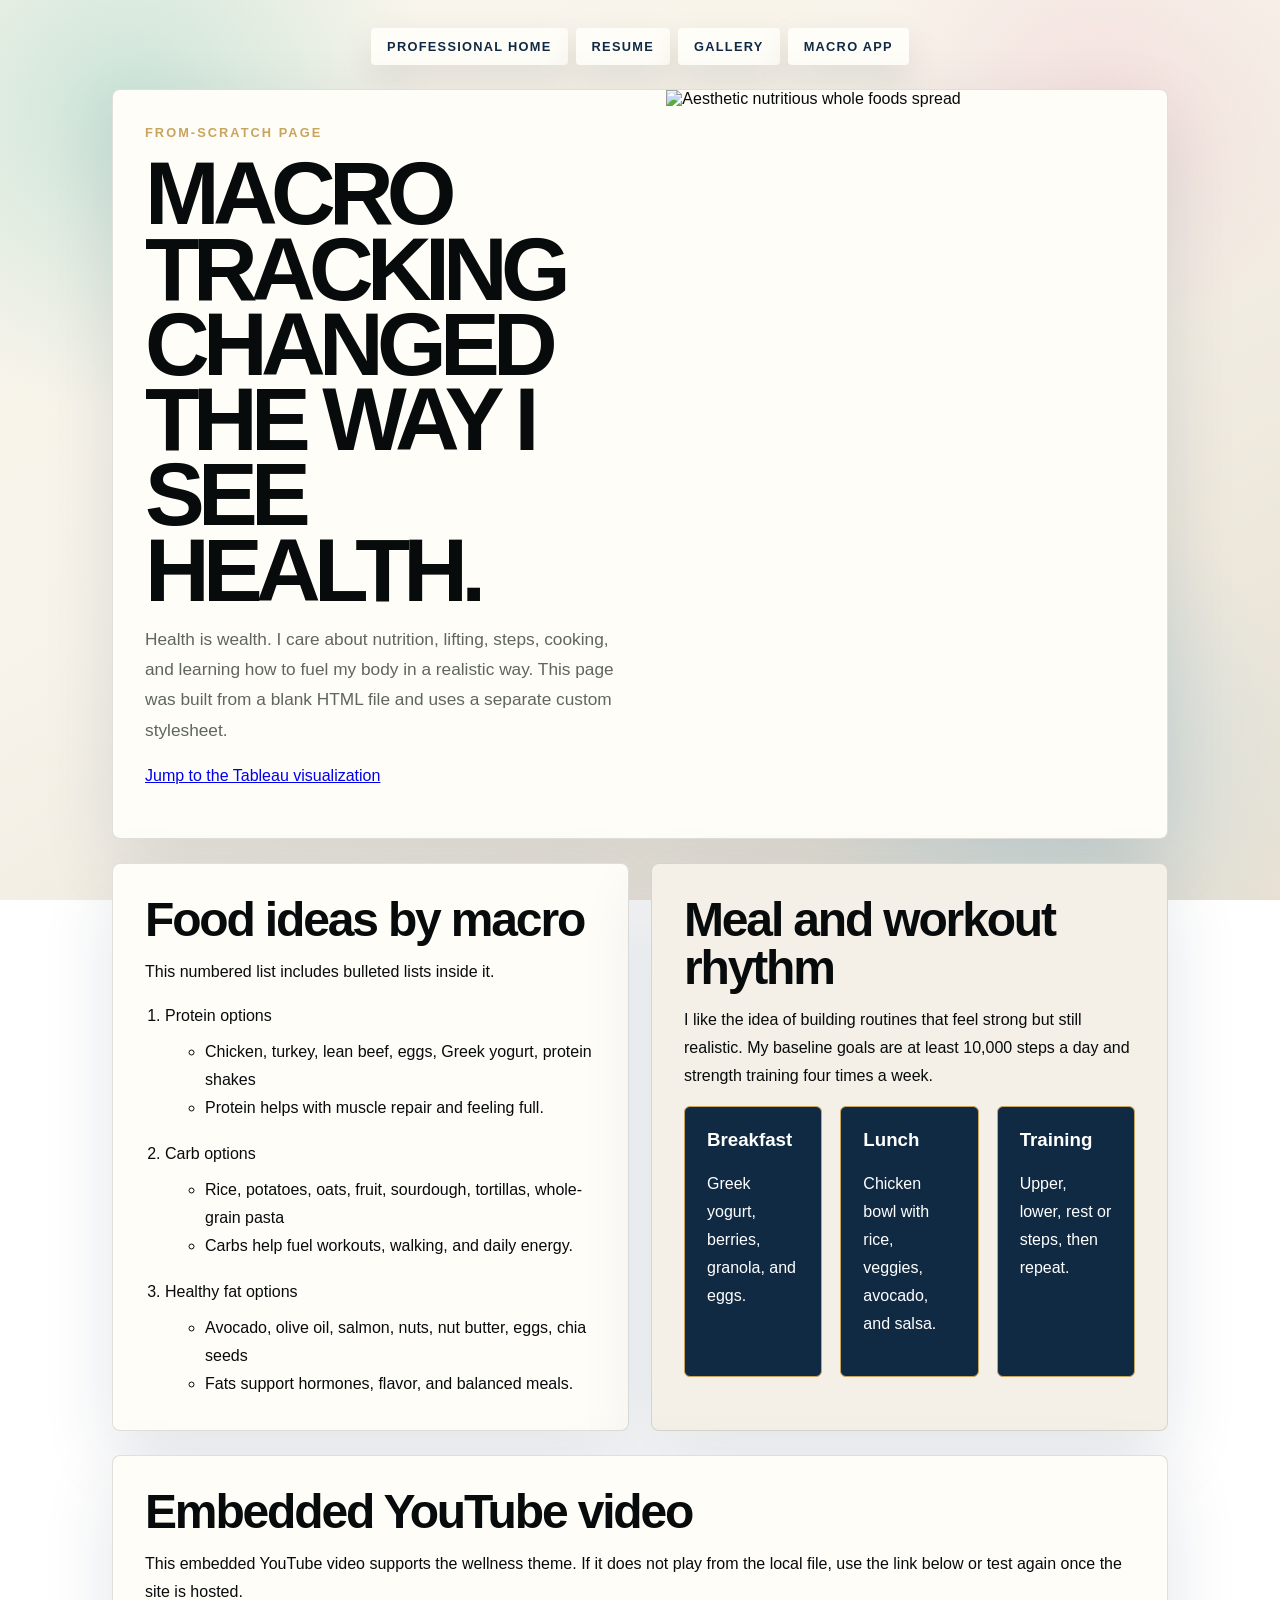
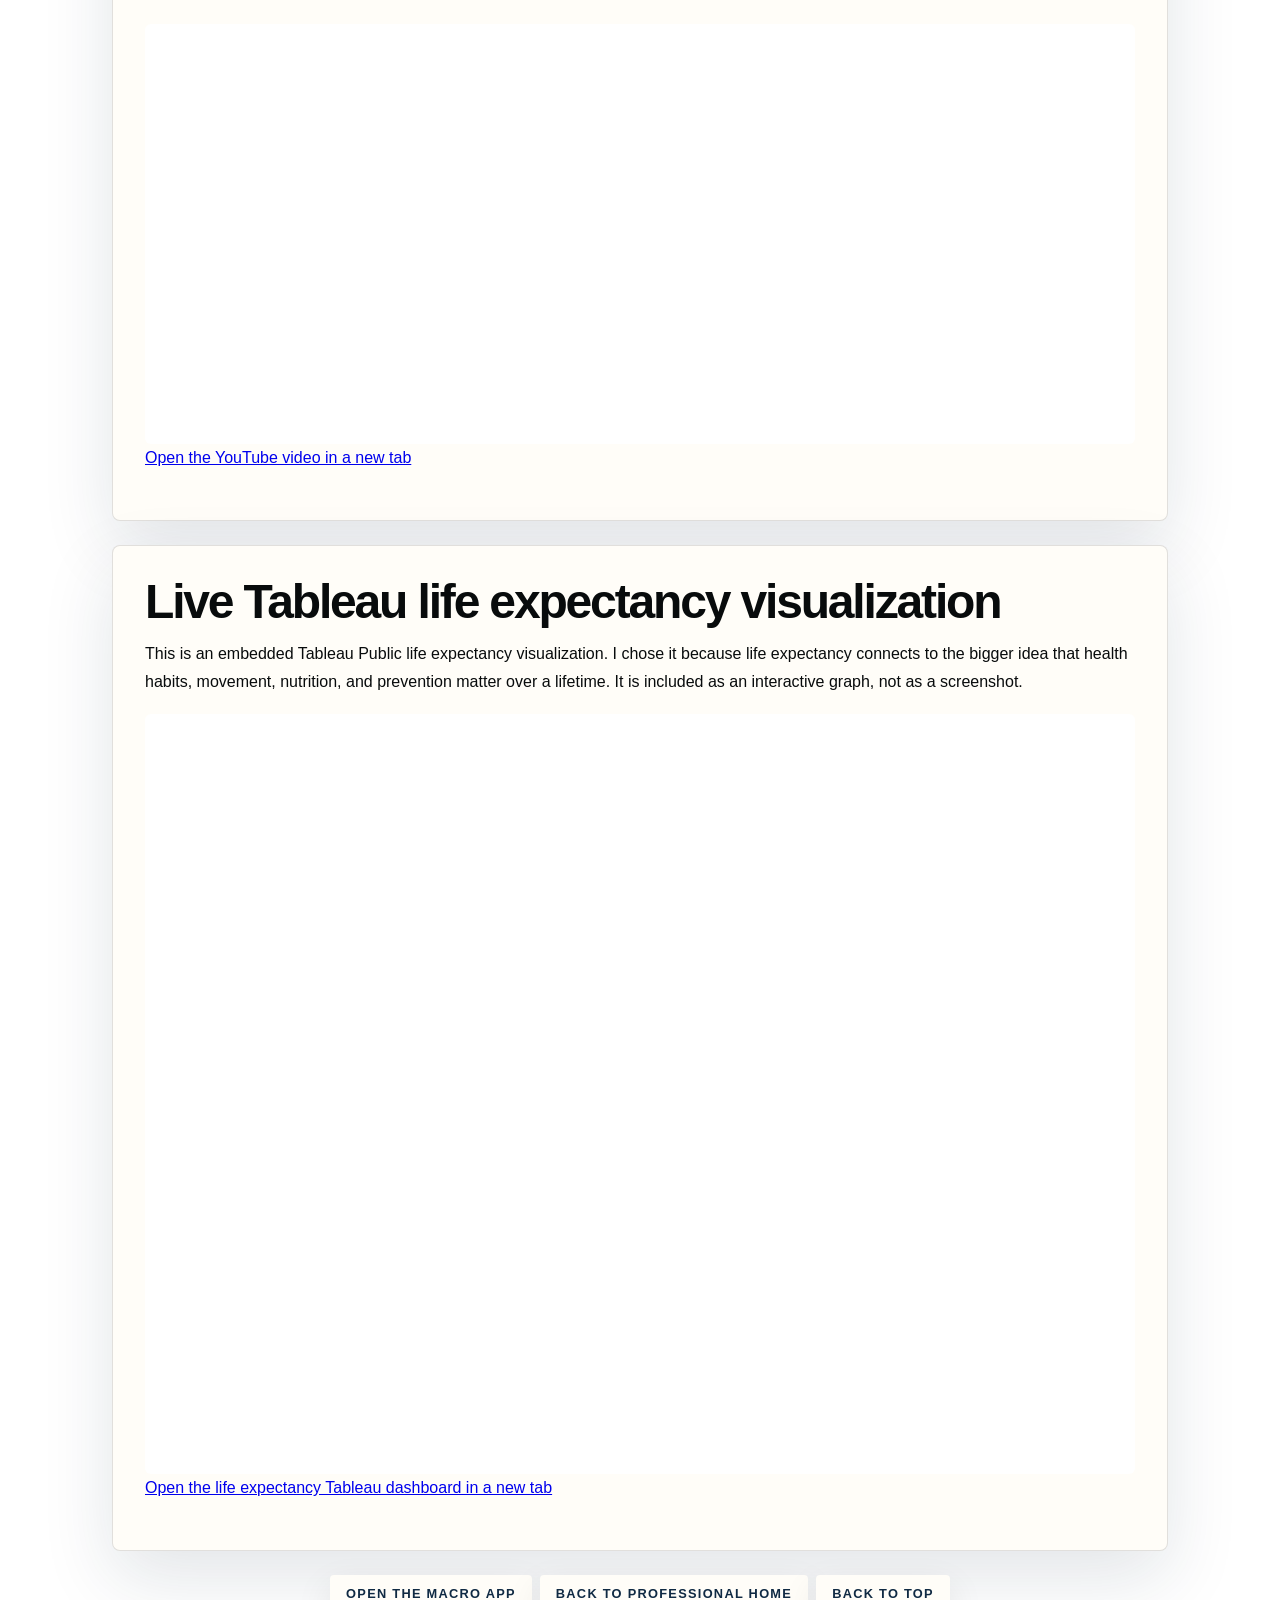
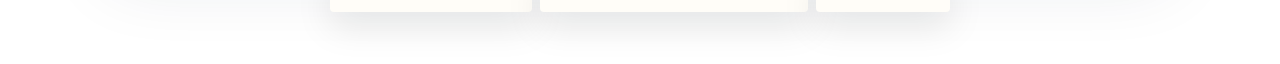
==== scratch.html @ 3eabc911 "Add files via upload" ====
<!DOCTYPE html>
<html lang="en">
  <head>
    <meta charset="UTF-8" />
    <meta name="viewport" content="width=device-width, initial-scale=1.0" />
    <title>Scratch Page | Macro Tracking</title>
    <link rel="stylesheet" href="scratch.css" />
  </head>
  <body id="scratch-top">
    <div class="scratch-shell">
      <nav class="scratch-nav">
        <a class="scratch-link" href="index.html">Professional Home</a>
        <a class="scratch-link" href="resume.html">Resume</a>
        <a class="scratch-link" href="gallery.html">Gallery</a>
        <a class="scratch-link" href="macro-app.html">Macro App</a>
      </nav>

      <header class="scratch-panel scratch-hero">
        <div class="scratch-copy">
          <p class="eyebrow">From-Scratch Page</p>
          <h1>Macro tracking changed the way I see health.</h1>
          <p class="lead">
            Health is wealth. I care about nutrition, lifting, steps, cooking, and
            learning how to fuel my body in a realistic way. This page was built from a
            blank HTML file and uses a separate custom stylesheet.
          </p>
          <p>
            <a href="#tableau-section">Jump to the Tableau visualization</a>
          </p>
        </div>

        <div class="scratch-image">
          <img
            src="https://www.fabmood.com/wp-content/uploads/2024/01/nutritious-aesthetic-10.jpg"
            alt="Aesthetic nutritious whole foods spread"
          />
        </div>
      </header>

      <section class="scratch-grid">
        <div class="scratch-panel scratch-card list-block">
          <h2>Food ideas by macro</h2>
          <p>This numbered list includes bulleted lists inside it.</p>
          <ol class="food-list">
            <li>
              Protein options
              <ul>
                <li>Chicken, turkey, lean beef, eggs, Greek yogurt, protein shakes</li>
                <li>Protein helps with muscle repair and feeling full.</li>
              </ul>
            </li>
            <li>
              Carb options
              <ul>
                <li>Rice, potatoes, oats, fruit, sourdough, tortillas, whole-grain pasta</li>
                <li>Carbs help fuel workouts, walking, and daily energy.</li>
              </ul>
            </li>
            <li>
              Healthy fat options
              <ul>
                <li>Avocado, olive oil, salmon, nuts, nut butter, eggs, chia seeds</li>
                <li>Fats support hormones, flavor, and balanced meals.</li>
              </ul>
            </li>
          </ol>
        </div>

        <div class="scratch-panel scratch-card anchor-card">
          <h2>Meal and workout rhythm</h2>
          <p>
            I like the idea of building routines that feel strong but still realistic.
            My baseline goals are at least 10,000 steps a day and strength training
            four times a week.
          </p>
          <div class="routine-grid">
            <div class="routine-card">
              <h3>Breakfast</h3>
              <p>Greek yogurt, berries, granola, and eggs.</p>
            </div>
            <div class="routine-card">
              <h3>Lunch</h3>
              <p>Chicken bowl with rice, veggies, avocado, and salsa.</p>
            </div>
            <div class="routine-card">
              <h3>Training</h3>
              <p>Upper, lower, rest or steps, then repeat.</p>
            </div>
          </div>
        </div>
      </section>

      <section class="scratch-panel media-card">
        <h2>Embedded YouTube video</h2>
        <p>
          This embedded YouTube video supports the wellness theme. If it does not play
          from the local file, use the link below or test again once the site is hosted.
        </p>
        <div class="video-frame">
          <iframe
            src="https://www.youtube.com/embed/0vYeGrR-EjM"
            title="Embedded wellness YouTube video"
            allow="accelerometer; autoplay; clipboard-write; encrypted-media; gyroscope; picture-in-picture; web-share"
            allowfullscreen
          ></iframe>
        </div>
        <p>
          <a href="https://www.youtube.com/watch?v=0vYeGrR-EjM" target="_blank" rel="noreferrer">
            Open the YouTube video in a new tab
          </a>
        </p>
      </section>

      <section class="scratch-panel media-card" id="tableau-section">
        <h2>Live Tableau life expectancy visualization</h2>
        <p>
          This is an embedded Tableau Public life expectancy visualization. I chose it
          because life expectancy connects to the bigger idea that health habits,
          movement, nutrition, and prevention matter over a lifetime. It is included
          as an interactive graph, not as a screenshot.
        </p>
        <div class="tableau-frame">
          <iframe
            src="https://public.tableau.com/views/PDHealth-LifeExpectancyPublic/LifeExpectancy?:showVizHome=no&amp;:embed=true"
            title="Embedded Tableau life expectancy dashboard"
            allowfullscreen
          ></iframe>
        </div>
        <p>
          <a href="https://public.tableau.com/app/profile/fulton/viz/PDHealth-LifeExpectancyPublic/LifeExpectancy" target="_blank" rel="noreferrer">
            Open the life expectancy Tableau dashboard in a new tab
          </a>
        </p>
      </section>

      <footer class="scratch-footer">
        <a class="scratch-link" href="macro-app.html">Open the Macro App</a>
        <a class="scratch-link" href="index.html">Back to Professional Home</a>
        <a class="scratch-link" href="#scratch-top">Back to Top</a>
      </footer>
    </div>
  </body>
</html>
---- scratch.css ----
:root {
  --cream: #fbf6ec;
  --stone: #e7e0d3;
  --foam: #f2f8f2;
  --mint: #d8e8df;
  --seafoam: #a7d7ca;
  --blue: #a9d6e5;
  --navy: #102a43;
  --pink: #f0c7cf;
  --gold: #c9a45d;
  --ink: #080b0c;
  --slate: #5f665f;
  --white: #ffffff;
  --panel: #fffdf8;
  --line: rgba(9, 15, 16, 0.12);
  --shadow: 0 26px 72px rgba(16, 42, 67, 0.12);
}

html {
  scroll-behavior: smooth;
}

* {
  box-sizing: border-box;
}

body {
  margin: 0;
  font-family: "Avenir Next", "Helvetica Neue", "Segoe UI", sans-serif;
  color: var(--ink);
  background:
    radial-gradient(circle at 10% 12%, rgba(167, 215, 202, 0.56), transparent 22%),
    radial-gradient(circle at 86% 12%, rgba(240, 199, 207, 0.42), transparent 18%),
    radial-gradient(circle at 82% 84%, rgba(169, 214, 229, 0.44), transparent 20%),
    linear-gradient(150deg, var(--cream) 0%, #f7f3ea 42%, var(--stone) 100%);
  background-attachment: fixed;
}

.scratch-shell {
  width: min(100%, 1100px);
  margin: 0 auto;
  padding: 28px 22px 52px;
  display: grid;
  gap: 24px;
}

.scratch-nav,
.scratch-footer {
  display: flex;
  flex-wrap: wrap;
  justify-content: center;
  gap: 8px;
}

.scratch-link,
.button {
  display: inline-flex;
  justify-content: center;
  align-items: center;
  padding: 11px 16px;
  border-radius: 4px;
  background: #fffdf8;
  color: var(--navy);
  text-decoration: none;
  text-transform: uppercase;
  letter-spacing: 0.1em;
  font-size: 0.8rem;
  font-weight: 800;
  box-shadow: 0 14px 36px rgba(9, 15, 16, 0.1);
}

.button {
  border: 0;
  background: linear-gradient(135deg, var(--navy), #1e4c61);
  color: white;
}

.scratch-panel {
  overflow: hidden;
  border: 1px solid var(--line);
  border-radius: 8px;
  background: var(--panel);
  box-shadow: var(--shadow);
}

.scratch-hero {
  display: grid;
  grid-template-columns: 1.05fr 0.95fr;
  min-height: 600px;
}

.scratch-copy,
.scratch-card,
.media-card {
  padding: 32px;
}

.eyebrow {
  margin: 0 0 12px;
  color: var(--gold);
  text-transform: uppercase;
  letter-spacing: 0.16em;
  font-size: 0.8rem;
  font-weight: 800;
}

h1,
h2,
h3,
p {
  margin-top: 0;
}

h1 {
  margin-bottom: 16px;
  font-size: clamp(3rem, 7vw, 6.2rem);
  line-height: 0.84;
  letter-spacing: -0.075em;
  text-transform: uppercase;
}

h2 {
  margin-bottom: 14px;
  font-size: clamp(1.9rem, 4vw, 3rem);
  line-height: 1;
  letter-spacing: -0.045em;
}

p,
li {
  line-height: 1.75;
}

.lead {
  color: var(--slate);
  font-size: 1.08rem;
}

.scratch-image img,
.inline-image {
  width: 100%;
  height: 100%;
  display: block;
  object-fit: cover;
}

.scratch-grid {
  display: grid;
  grid-template-columns: repeat(2, minmax(0, 1fr));
  gap: 22px;
}

.list-block ol {
  margin-bottom: 0;
}

.list-block ul {
  margin-top: 10px;
}

.food-list {
  display: grid;
  gap: 18px;
  padding-left: 20px;
}

.food-list ul {
  margin-top: 8px;
}

.anchor-card {
  background: #f4f0e7;
}

.video-frame,
.tableau-frame {
  overflow: hidden;
  margin-top: 18px;
  border-radius: 6px;
  background: white;
}

.video-frame iframe,
.tableau-frame iframe {
  width: 100%;
  display: block;
  border: 0;
}

.video-frame iframe {
  min-height: 420px;
}

.tableau-frame iframe {
  min-height: 760px;
}

.routine-grid {
  display: grid;
  grid-template-columns: repeat(3, minmax(0, 1fr));
  gap: 18px;
}

.routine-card {
  padding: 22px;
  border-radius: 6px;
  border: 1px solid var(--gold);
  background: var(--navy);
  color: white;
}

@media (max-width: 800px) {
  .scratch-hero,
  .scratch-grid,
  .routine-grid {
    grid-template-columns: 1fr;
  }

  .scratch-shell {
    padding: 18px 14px 40px;
  }

  .scratch-copy,
  .scratch-card,
  .media-card {
    padding: 24px;
  }

  .video-frame iframe {
    min-height: 260px;
  }

  .tableau-frame iframe {
    min-height: 620px;
  }
}
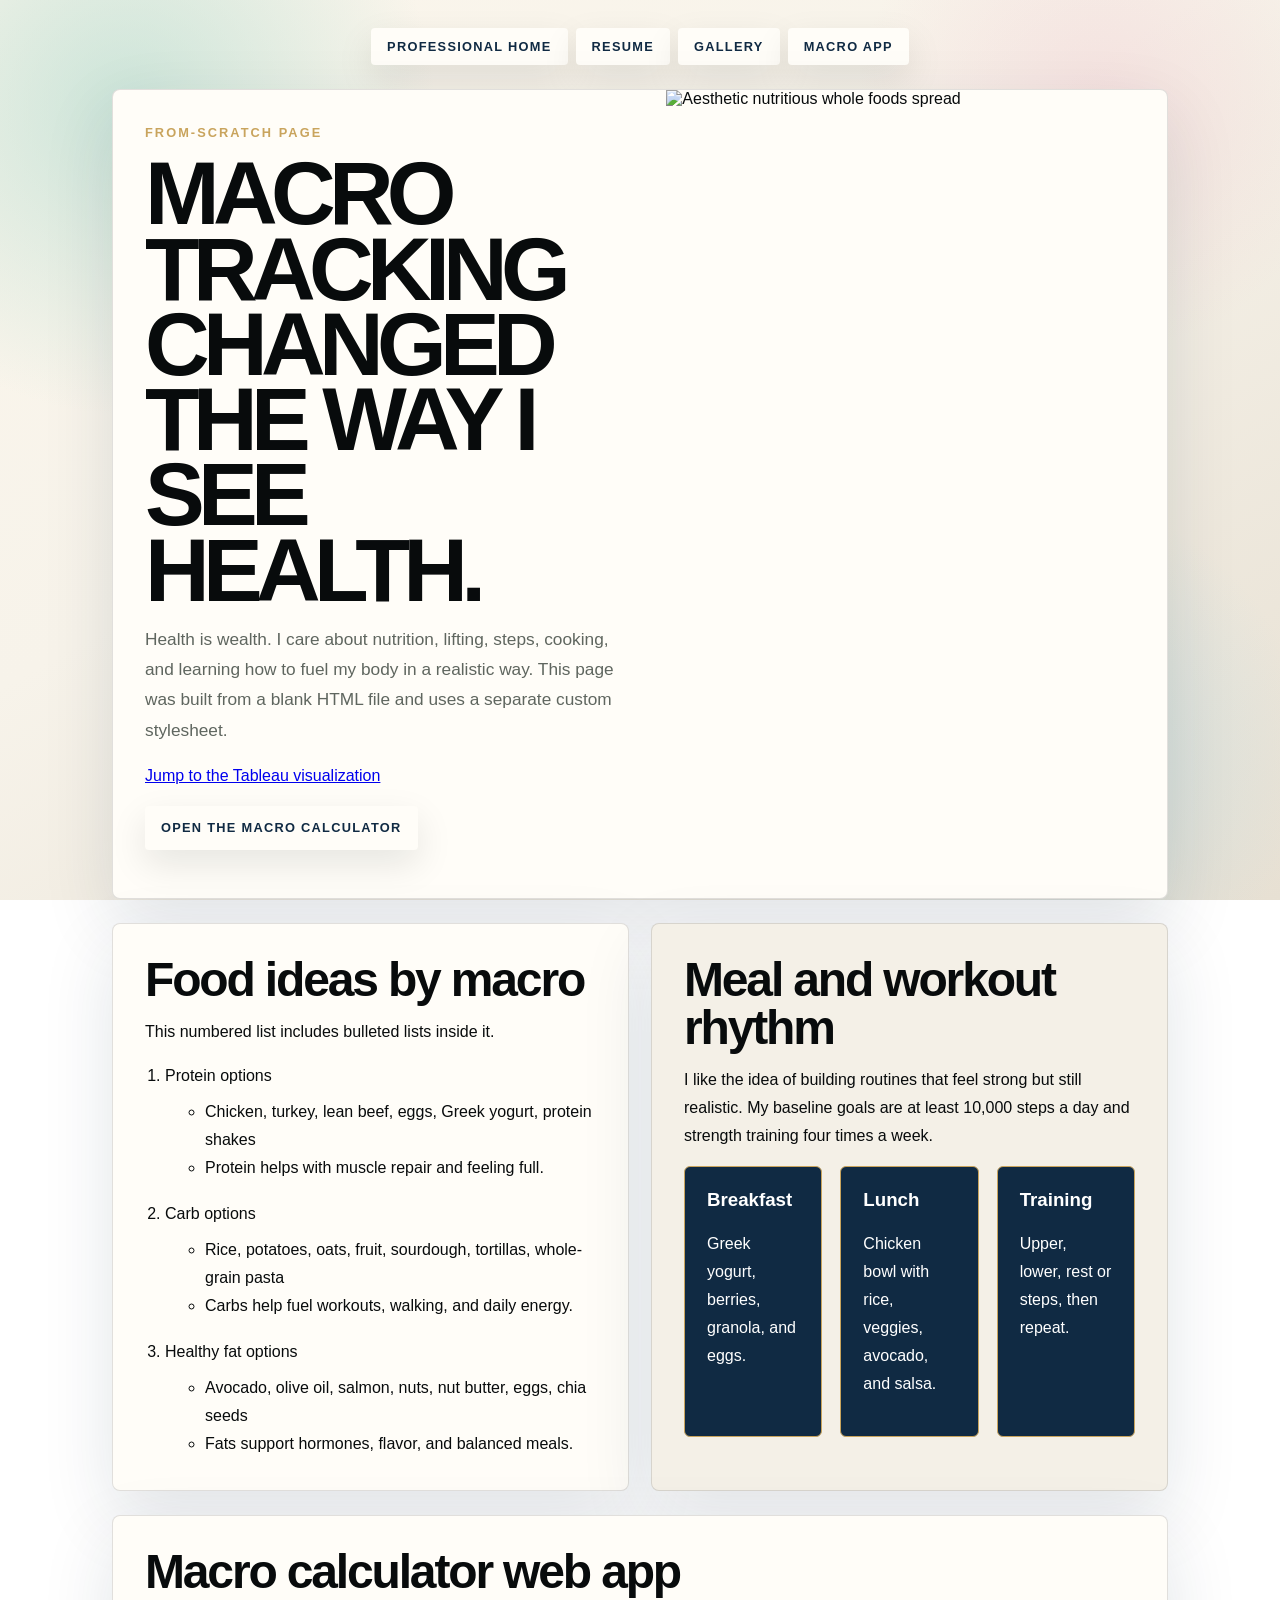
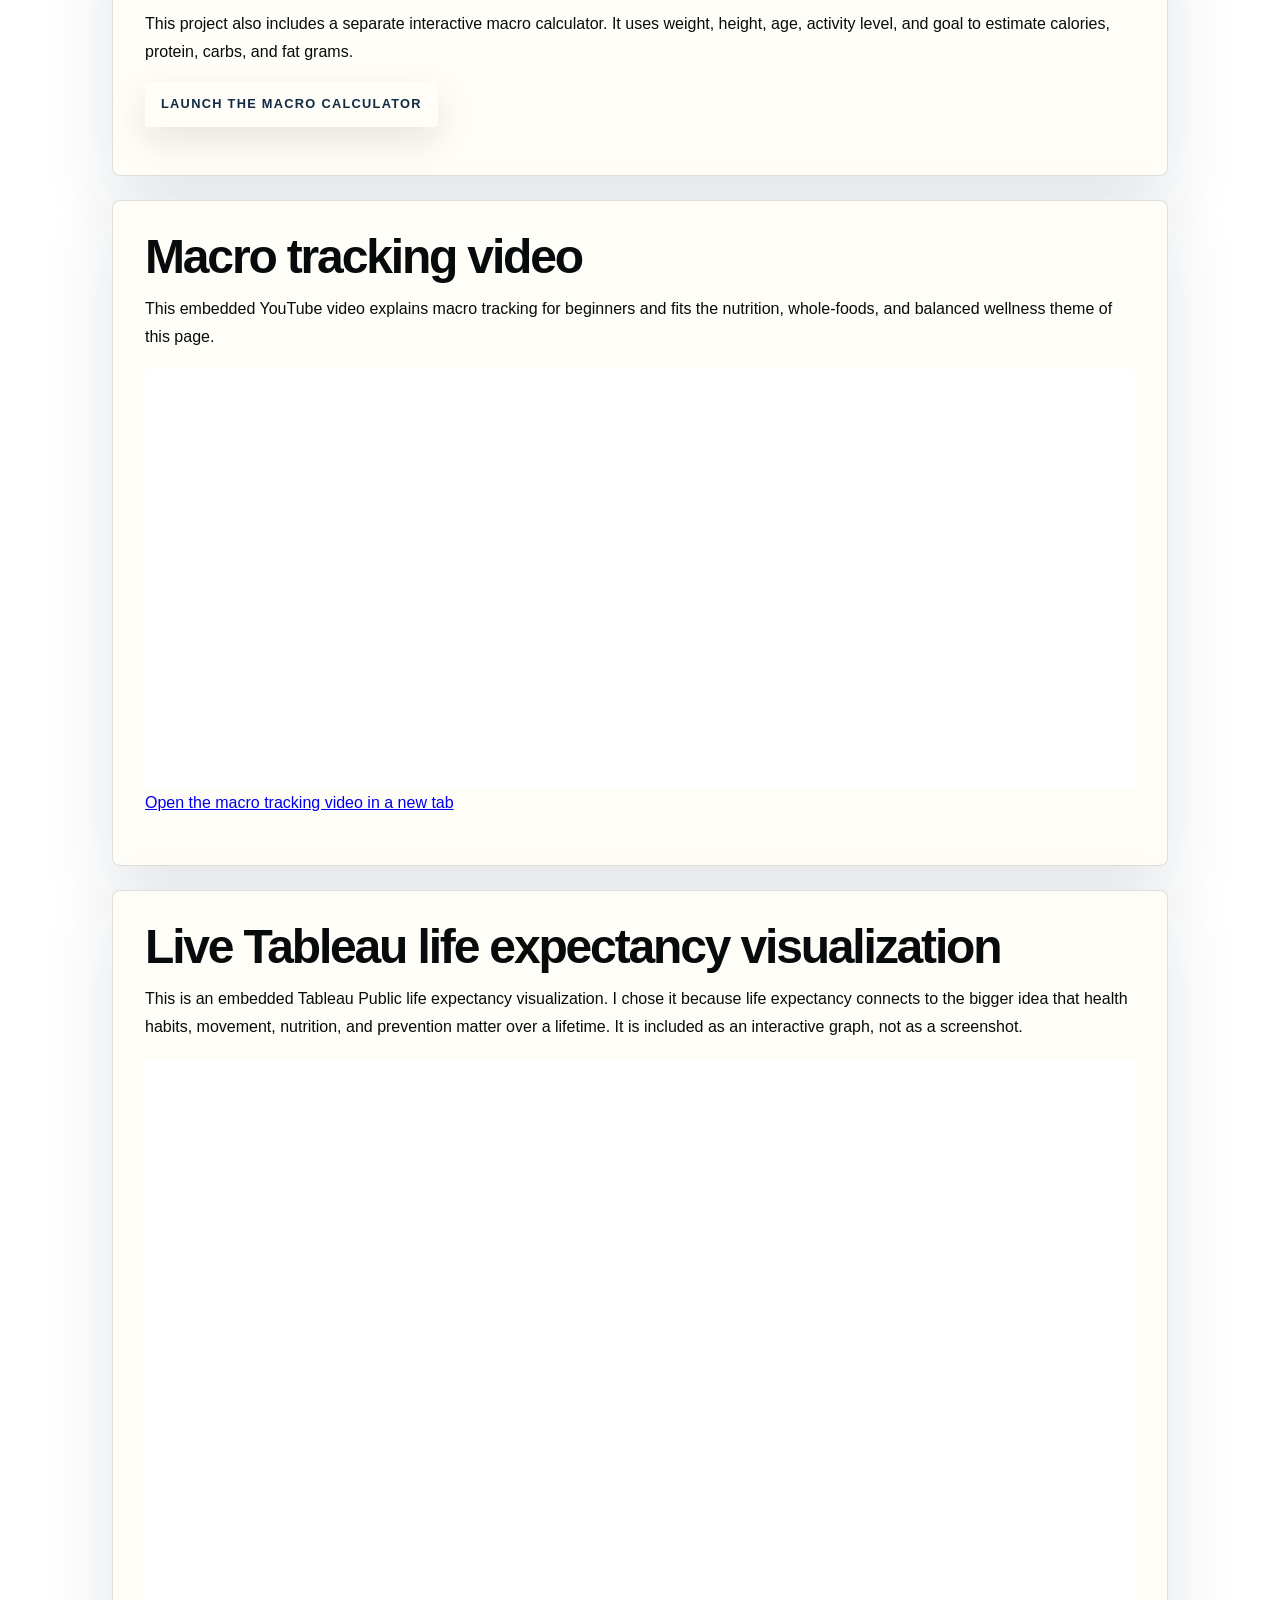
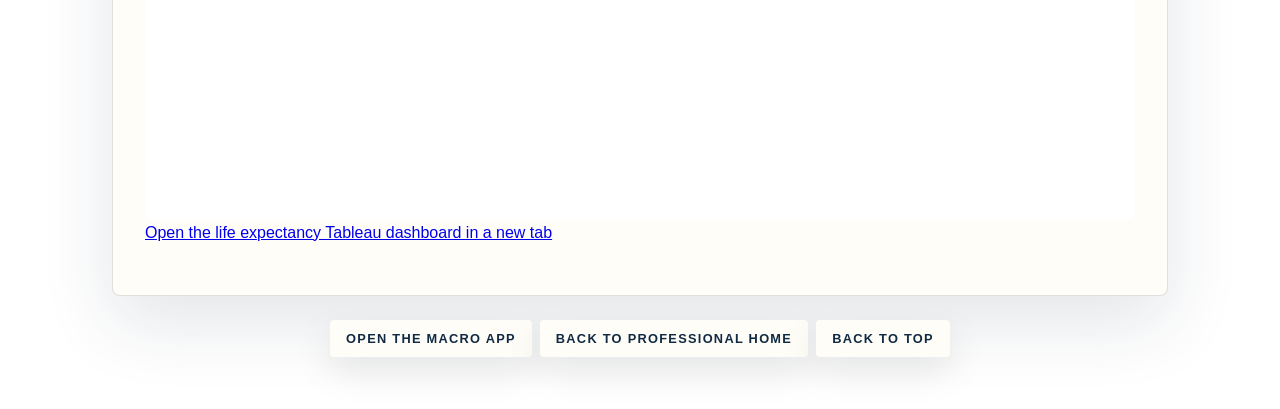
==== commit 1fb613de: "Add files via upload" ====
--- a/scratch.html
+++ b/scratch.html
@@ -26,6 +26,9 @@
           </p>
           <p>
             <a href="#tableau-section">Jump to the Tableau visualization</a>
+          </p>
+          <p>
+            <a class="scratch-link" href="macro-app.html">Open the Macro Calculator</a>
           </p>
         </div>
 
@@ -91,22 +94,34 @@
       </section>
 
       <section class="scratch-panel media-card">
-        <h2>Embedded YouTube video</h2>
+        <h2>Macro calculator web app</h2>
         <p>
-          This embedded YouTube video supports the wellness theme. If it does not play
-          from the local file, use the link below or test again once the site is hosted.
+          This project also includes a separate interactive macro calculator. It uses
+          weight, height, age, activity level, and goal to estimate calories, protein,
+          carbs, and fat grams.
+        </p>
+        <p>
+          <a class="scratch-link" href="macro-app.html">Launch the Macro Calculator</a>
+        </p>
+      </section>
+
+      <section class="scratch-panel media-card">
+        <h2>Macro tracking video</h2>
+        <p>
+          This embedded YouTube video explains macro tracking for beginners and fits
+          the nutrition, whole-foods, and balanced wellness theme of this page.
         </p>
         <div class="video-frame">
           <iframe
-            src="https://www.youtube.com/embed/0vYeGrR-EjM"
-            title="Embedded wellness YouTube video"
+            src="https://www.youtube.com/embed/QDWNanTsh0g"
+            title="How to count macros for beginners"
             allow="accelerometer; autoplay; clipboard-write; encrypted-media; gyroscope; picture-in-picture; web-share"
             allowfullscreen
           ></iframe>
         </div>
         <p>
-          <a href="https://www.youtube.com/watch?v=0vYeGrR-EjM" target="_blank" rel="noreferrer">
-            Open the YouTube video in a new tab
+          <a href="https://www.youtube.com/watch?v=QDWNanTsh0g" target="_blank" rel="noreferrer">
+            Open the macro tracking video in a new tab
           </a>
         </p>
       </section>
